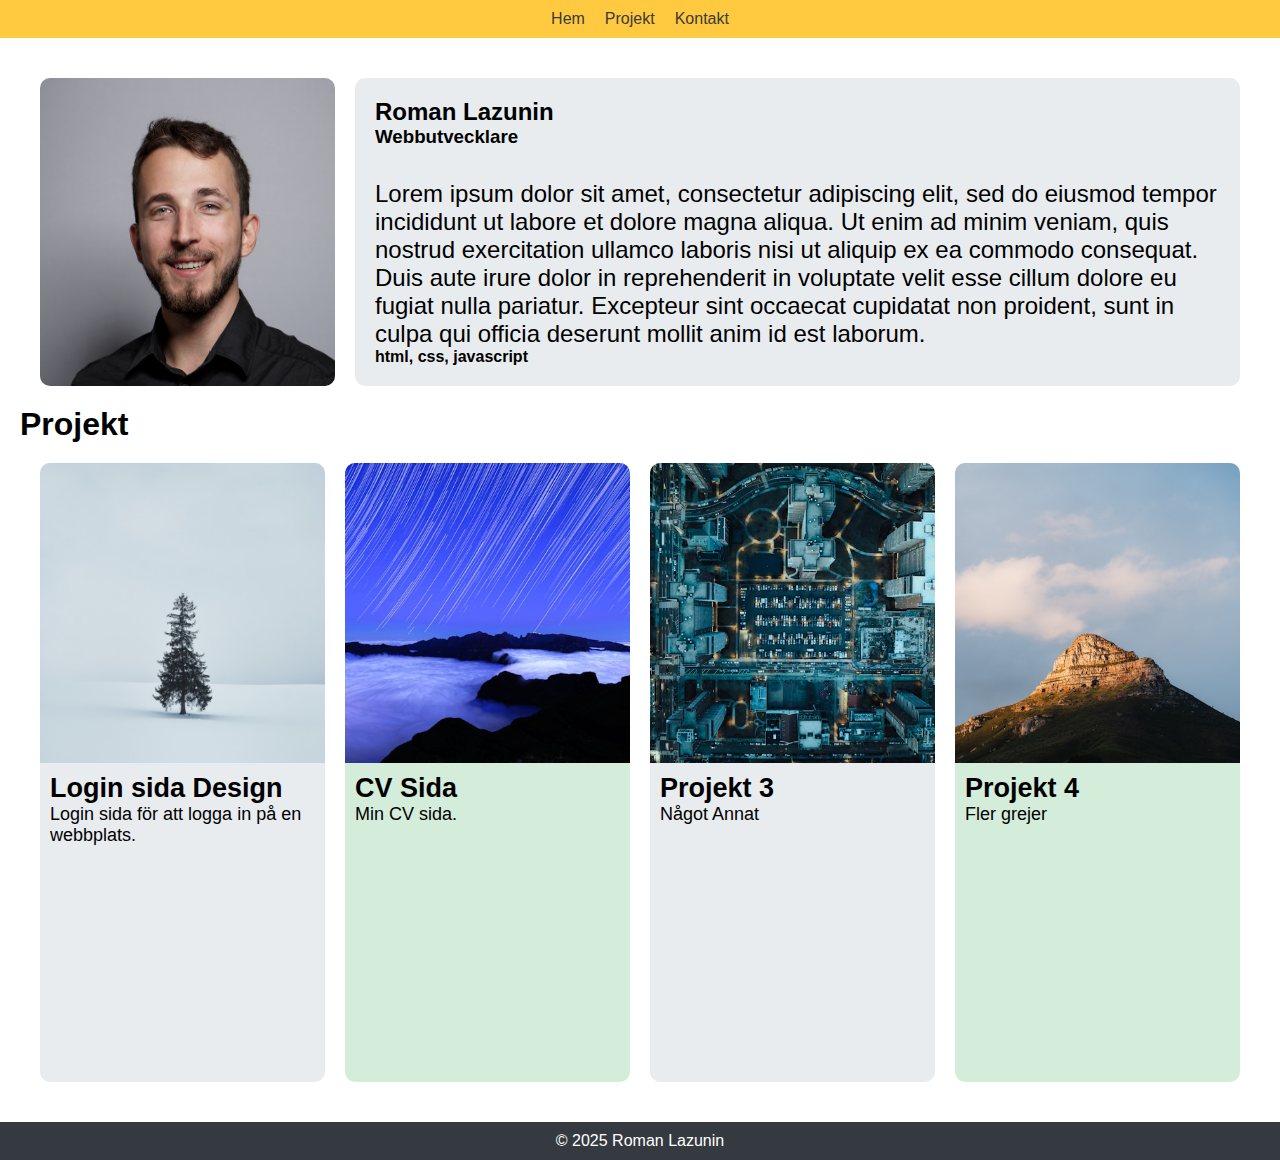
==== index.html @ eaaa5cc7 "Initial commit" ====
<!DOCTYPE html>
<html lang="en">
<head>
    <meta charset="UTF-8">
    <meta name="viewport" content="width=device-width, initial-scale=1.0">
    <title>Roman Lazunin</title>
    <link rel="stylesheet" type="text/css" href="style.css">
</head>
<body>


    <div class="grid-container">
        <!--Header-->
        <header class="header">
            <div class="menu">
                <div class="menu-item" href="index.html">Hem</div>
                <div class="menu-item" href="portfolio.html">Projekt</div>
                <div class="menu-item" href="aboutme.html">Kontakt</div>
            </div>
        </header>
        <!--Content-->
        <main class="content content-grid-container">
            <div class="profile-container">
                <div class="card">
                    <img id="profile-image" src="assets/images/Roman.png" alt="Roman Lazunin Profile Picture">
                </div>
                <div class="card">
                    <div id="bio">
                    <h1>Roman Lazunin</h1>
                    <h3>Webbutvecklare</h3>
                    <p>
                        Lorem ipsum dolor sit amet, consectetur adipiscing elit, sed do eiusmod tempor incididunt ut labore et dolore magna aliqua. Ut enim ad minim veniam, quis nostrud exercitation ullamco laboris nisi ut aliquip ex ea commodo consequat. Duis aute irure dolor in reprehenderit in voluptate velit esse cillum dolore eu fugiat nulla pariatur. Excepteur sint occaecat cupidatat non proident, sunt in culpa qui officia deserunt mollit anim id est laborum.
                    </p>
                    <h4>html, css, javascript</h4>
                </div>
                </div>
            </div>
            <div class="projects-section">
            <h1>Projekt</h1>
            <div class="projects-container" id="projects-container">
                <!-- Projects will be added here -->
            </div>
        </div>
        </main>


        <!--Footer-->
        <footer class="footer">
            <p>&copy 2025 Roman Lazunin </p>
        </footer>
        
    </div>
    
</body>

<script>
    document.addEventListener('DOMContentLoaded', function() {
        fetch('projects.json')
            .then(response => response.json())
            .then(data => {
                const projectsContainer = document.getElementById('projects-container');
                data.forEach(item => {
                    const card = document.createElement('div');
                    card.className = 'card';
                    card.innerHTML = `
                        <img src="assets/images/${item.image}" alt="${item.title}">
                        <div class="card-content">
                            <h2>${item.title}</h2>
                            <p>${item.description}</p>
                        </div>
                    `;
                    projectsContainer.appendChild(card);
                });
            })
            .catch(error => console.error('Error fetching data:', error));
    });
</script>


</html>
---- style.css ----
/* /Base style */

*{
    box-sizing: border-box;
    margin: 0;
    padding: 0;
    font-family: 'Roboto', sans-serif;
}

.grid-container{
    display: grid;
    grid-template-columns: 1fr 1fr;
    grid-template-rows: auto 2fr auto;
    height: 100vh;
    grid-template-areas: 
    "header header" 
    "content content"
    "footer footer";
}

.content-grid-container{
    display: grid;
    grid-template-rows: 1fr 2fr;
}

.profile-container{
    display: grid;
    grid-template-columns: 1fr 3fr;
    padding: 20px;
    gap: 20px;
}

.projects-section {
    display: flex;
    flex-direction: column;
}   

.projects-container{
    display: grid;
    grid-template-columns: 1fr 1fr 1fr 1fr;
    padding: 20px;
    gap: 20px;
    height: 100%;
}

.header{
    grid-area: header;
    background-color: #ffc940;
}

.content{
    grid-area: content;
    padding: 20px;
}


.footer{
    grid-area: footer;
    background-color: #343a40;
    color: white;
    text-align: center;
    padding: 10px;
}

.menu{
    display: flex;
    flex-direction: row;
    justify-content: center;
}

.menu-item:hover{
    background-color: #ffd66e;
    cursor: pointer;
}

.menu-item{
    color: #3b3b3b;
    text-align: center;
    padding: 10px;
    height: 100%;
}

#profile-image{
    height: auto;
    width: auto;
    min-width: 1rem;
    flex-grow: 1;
}



#bio{
    display: grid;
    padding: 20px;
    grid-template-columns: 1fr;
    grid-template-rows: auto auto 1fr auto;
    height: 100%;
}

#bio p{
    margin-top: 2rem;
    font-size: 24px;
}

.card{
    display: flex;
    flex-direction: column;
    background-color: #e9ecef;
    border-radius: 10px;
    -webkit-border-radius: 10px;
    -moz-border-radius: 10px;
    -ms-border-radius: 10px;
    -o-border-radius: 10px;
    overflow: hidden;
}

.projects-container .card:nth-child(2n) {
    background-color: #d4edda; /* Example color for every second card */
}

.projects-container .card img{
    height: 300px;
    width: 100%;
    object-fit: cover;
}

.projects-container .card .card-content{
    padding: 10px;
    font-size: 18px;
    text-align: left;
}

.profile-container .card h1{
    font-size: 24px;
    text-align: left;
}

@media screen and (max-width: 768px) {
    .projects-container {
        grid-template-columns: 1fr;
    }
    .profile-container {
        grid-template-columns: 1fr;
    }
}

@media screen and (max-width: 480px) {
    .projects-container {
        grid-template-columns: 1fr;
    }
}
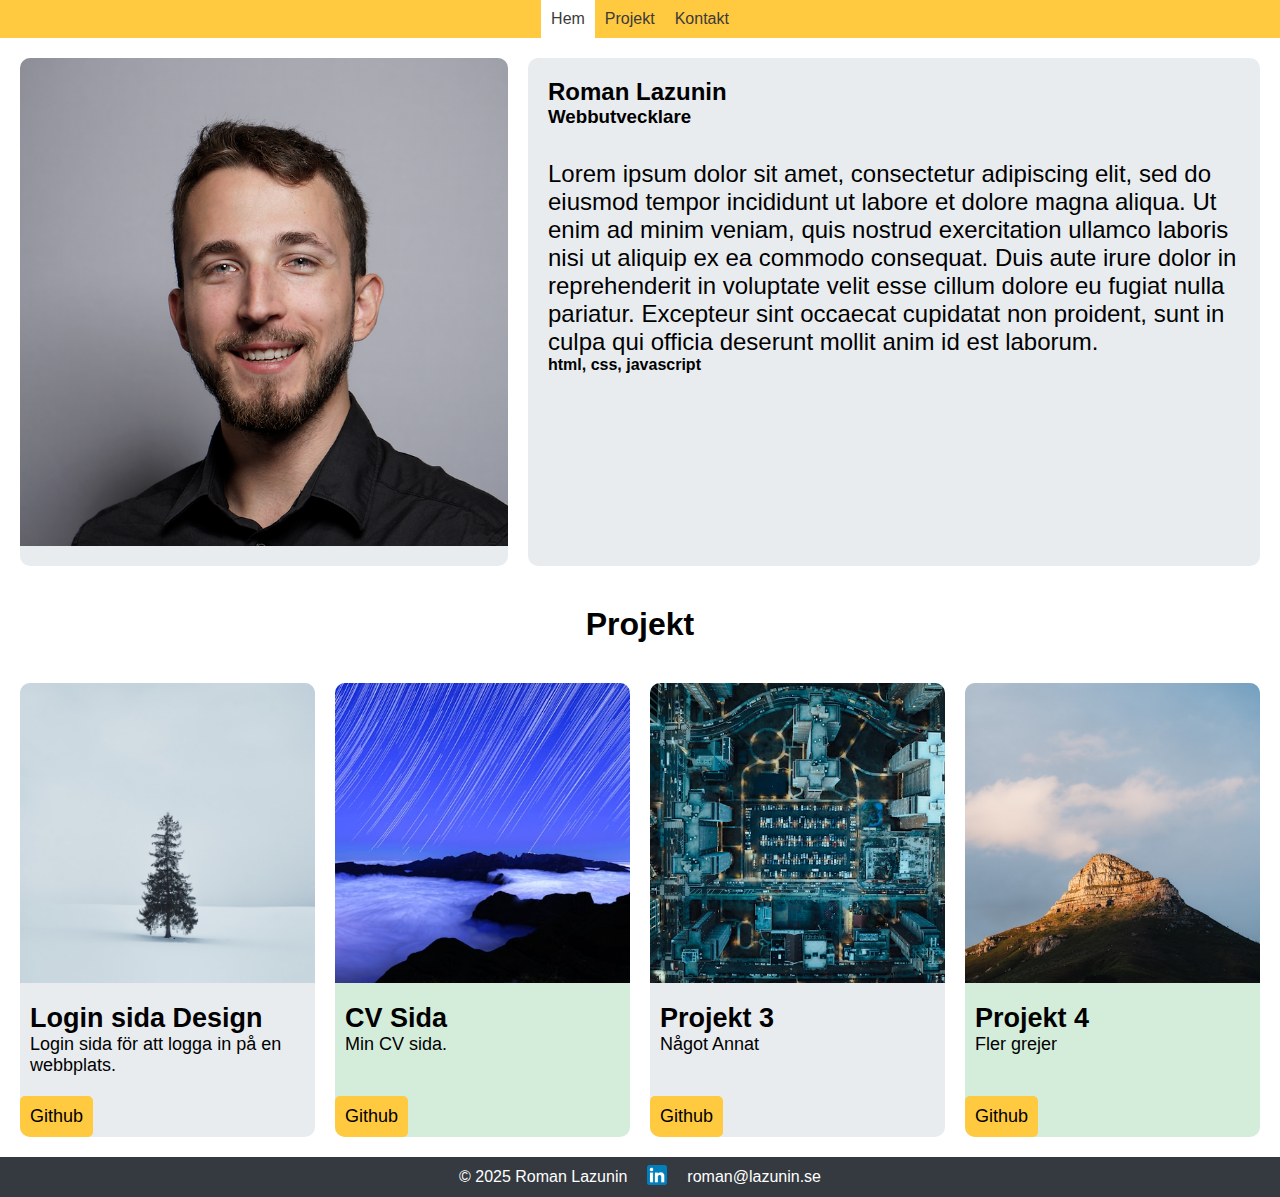
==== commit 4f8393a7: "Update" ====
--- a/index.html
+++ b/index.html
@@ -4,22 +4,20 @@
     <meta charset="UTF-8">
     <meta name="viewport" content="width=device-width, initial-scale=1.0">
     <title>Roman Lazunin</title>
-    <link rel="stylesheet" type="text/css" href="style.css">
+    <link rel="stylesheet" type="text/css" href="assets/style/style.css">
 </head>
 <body>
 
 
-    <div class="grid-container">
         <!--Header-->
         <header class="header">
-            <div class="menu">
-                <div class="menu-item" href="index.html">Hem</div>
-                <div class="menu-item" href="portfolio.html">Projekt</div>
-                <div class="menu-item" href="aboutme.html">Kontakt</div>
-            </div>
+            <nav class="menu">
+                <a class="menu-item current-menu-item" href="index.html">Hem</a>
+                <a class="menu-item" href="portfolio.html">Projekt</a>
+                <a class="menu-item" href="aboutme.html">Kontakt</a>
+            </nav>
         </header>
         <!--Content-->
-        <main class="content content-grid-container">
             <div class="profile-container">
                 <div class="card">
                     <img id="profile-image" src="assets/images/Roman.png" alt="Roman Lazunin Profile Picture">
@@ -41,15 +39,16 @@
                 <!-- Projects will be added here -->
             </div>
         </div>
-        </main>
 
 
         <!--Footer-->
-        <footer class="footer">
+        <footer class="footer">            
             <p>&copy 2025 Roman Lazunin </p>
+            <a href="https://www.linkedin.com/in/roman-lazunin/" target="_blank">
+                <img src="assets/logo/LinkedIn_icon.svg.png" alt="LinkedIn">
+            </a>
+            <a href="mailto:roman@lazunin.se">roman@lazunin.se</a>
         </footer>
-        
-    </div>
     
 </body>
 
@@ -68,6 +67,9 @@
                             <h2>${item.title}</h2>
                             <p>${item.description}</p>
                         </div>
+                            <a href="${item.link}" target="_blank">
+                                <button>Github</button>
+                            </a>
                     `;
                     projectsContainer.appendChild(card);
                 });
--- a/assets/style/style.css
+++ b/assets/style/style.css
@@ -0,0 +1,248 @@
+/* /Base style */
+
+@font-face {
+    font-family: 'Rubik';
+    src: url('/fonts/Rubik/static/Rubik-Regular.ttf') format('truetype');
+    font-weight: normal;
+    font-style: normal;
+}
+
+*{
+    box-sizing: border-box;
+    margin: 0;
+    padding: 0;
+    font-family: 'Rubik', sans-serif;
+}
+
+.profile-container {
+    display: grid;
+    grid-template-columns: 2fr 3fr; 
+    padding: 20px;
+    gap: 20px;
+}
+
+.projects-container{
+    display: grid;
+    grid-template-columns: 1fr 1fr 1fr 1fr;
+    padding: 20px;
+    gap: 20px;
+}
+
+.resume-container {
+    display: flex;
+    flex-direction: column;
+    gap: 20px;
+    padding: 20px;
+    align-items: center;
+}
+
+.resume-container .card {
+    display: grid;
+    grid-template-columns: 3fr 2fr;
+    grid-auto-rows: auto;
+    padding: 20px;
+    border-radius: 10px;
+    background-color: #e9ecef;
+    width: 50%;
+    grid-template-areas: 
+        "company date"
+        "position date"
+        "description description";
+}
+
+.resume-container .card h2 {
+    grid-area: company;
+    font-size: 24px;
+    text-align: left;
+}
+
+.resume-container .card h3 {
+    grid-area: position;
+    font-size: 18px;
+}
+
+.resume-container .card .description {
+    grid-area: description;
+    font-size: 16px;
+}
+
+.resume-container .card span {
+    grid-area: date;
+    font-size: 16px;
+    text-align: right;
+}
+
+
+
+.aboutme-container {
+    display: grid;
+    grid-template-columns: 1fr 1fr 1fr; 
+    padding: 20px;
+    gap: 20px;
+}
+
+.contact-info-container {
+    display: flex;
+    flex-direction: column;
+}
+
+.header{
+    background-color: #ffc940;
+}
+
+.footer{
+    display: flex;
+    justify-content: center;
+    gap: 20px;
+    background-color: #343a40;
+    color: white;
+    text-align: center;
+    align-items: center;
+    padding: 10px;
+    height: 40px;
+}
+
+.footer img{
+    width: 20px;
+    height: 20px;
+}
+
+.footer a{
+    color: white;
+    text-decoration: none;
+}
+
+.menu{
+    display: flex;
+    flex-direction: row;
+    justify-content: center;
+    text-decoration: none;
+}
+
+.menu-item{
+    color: #3b3b3b;
+    text-align: center;
+    padding: 10px;
+    height: 100%;
+    text-decoration: none;
+}
+
+.menu-item:hover{
+    background-color: #ffd66e;
+    cursor: pointer;
+}
+
+.current-menu-item{
+    background-color: #fff;
+}
+
+
+
+#profile-image{
+    width: 100%;
+    height: 100%;
+    object-fit: cover;
+    aspect-ratio: 1 / 1;
+}
+
+#bio{
+    display: grid;
+    padding: 20px;
+    grid-template-columns: 1fr;
+    grid-template-rows: auto auto 1fr auto;
+    height: 100%;
+}
+
+#bio p{
+    margin-top: 2rem;
+    font-size: 24px;
+}
+
+.card{
+    display: grid;
+    background-color: #e9ecef;
+    border-radius: 10px;
+    grid-template-rows: auto 1fr auto;
+    -webkit-border-radius: 10px;
+    -moz-border-radius: 10px;
+    -ms-border-radius: 10px;
+    -o-border-radius: 10px;
+    overflow: hidden;
+    gap: 10px;
+}
+
+.card button{
+    background-color: #ffc940;
+    color: black;
+    border-radius: 5px;
+    border: none;
+    padding: 10px;
+    font-size: 18px;
+    cursor: pointer;
+}
+
+.projects-section h1{
+    text-align: center;
+    padding: 20px;
+}
+
+.projects-container .card:nth-child(2n) {
+    background-color: #d4edda;
+}
+
+
+.projects-container .card img{
+    height: 300px;
+    width: 100%;
+    object-fit: cover;
+}
+
+.projects-container .card .card-content{
+    padding: 10px;
+    font-size: 18px;
+    text-align: left;
+}
+
+.profile-container .card h1{
+    font-size: 24px;
+    text-align: left;
+}
+
+/* New rule for cards in profile-container that should have automatic height */
+.profile-container .card.auto-height {
+    height: auto;
+    align-self: start;
+}
+
+
+
+
+
+@media screen and (max-width: 768px) {
+    .profile-container {
+        grid-template-columns: 1fr;
+    }
+    .projects-container {
+        grid-template-columns: 1fr 1fr;
+    }
+    .profile-container .card .bio p{
+        font-size: 5px;
+    }
+    .aboutme-container {
+        grid-template-columns: 1fr; 
+    }
+    .resume-container .card {
+        width: 100%;
+    }
+}
+
+
+@media screen and (max-width: 480px) {
+    .projects-container {
+        grid-template-columns: 1fr;
+    }
+    .resume-container .card {
+        width: 100%;
+    }
+
+}
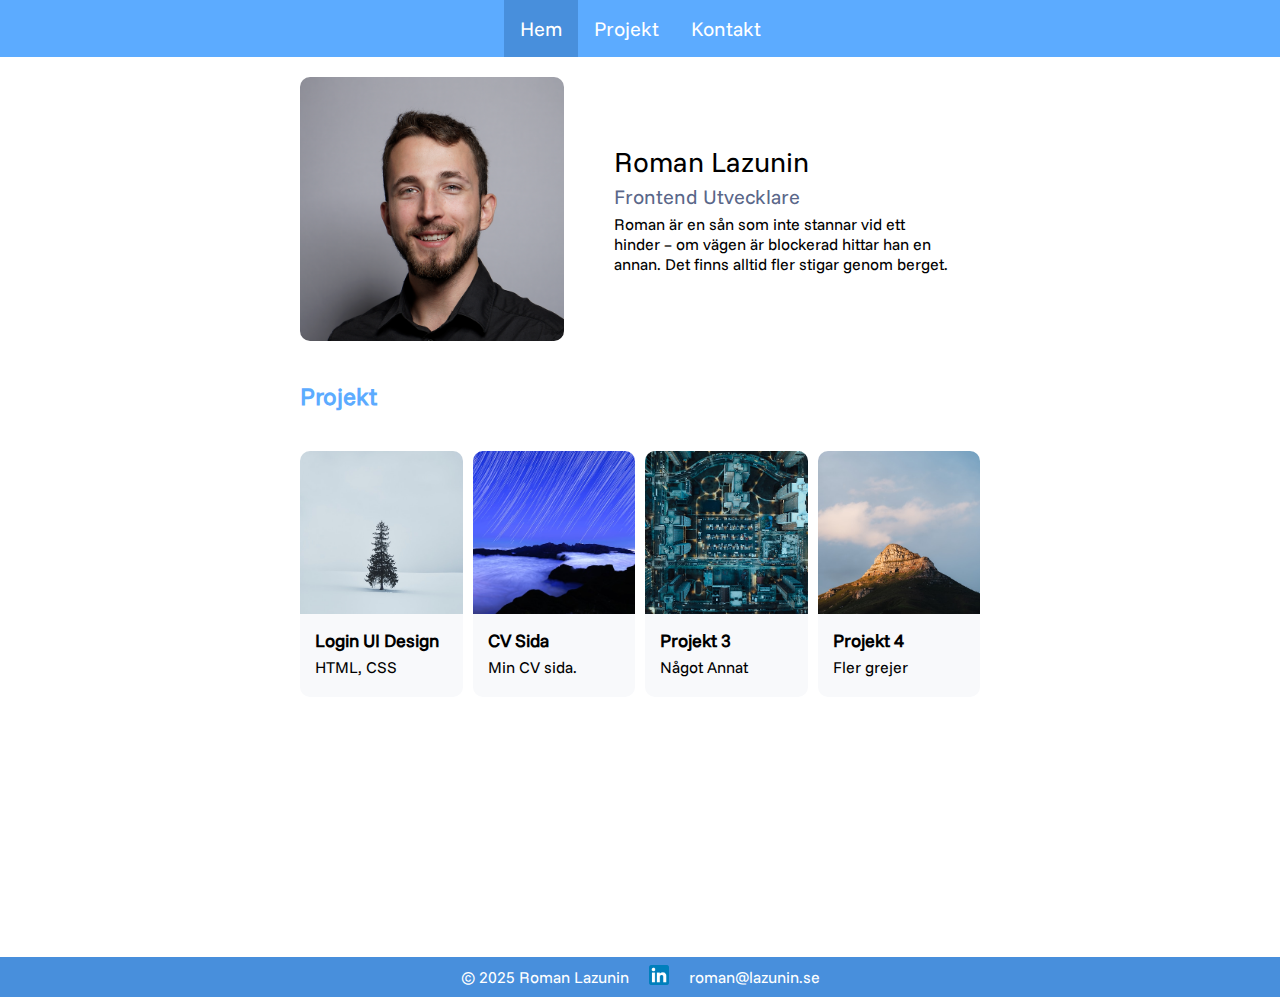
==== commit 113834bd: "Uppdaterat Stil" ====
--- a/index.html
+++ b/index.html
@@ -5,43 +5,35 @@
     <meta name="viewport" content="width=device-width, initial-scale=1.0">
     <title>Roman Lazunin</title>
     <link rel="stylesheet" type="text/css" href="assets/style/style.css">
+    <link rel="stylesheet" type="text/css" href="assets/style/home.css">
 </head>
 <body>
 
-
-        <!--Header-->
         <header class="header">
             <nav class="menu">
                 <a class="menu-item current-menu-item" href="index.html">Hem</a>
                 <a class="menu-item" href="portfolio.html">Projekt</a>
-                <a class="menu-item" href="aboutme.html">Kontakt</a>
+                <a class="menu-item" href="about.html">Kontakt</a>
             </nav>
         </header>
-        <!--Content-->
-            <div class="profile-container">
-                <div class="card">
-                    <img id="profile-image" src="assets/images/Roman.png" alt="Roman Lazunin Profile Picture">
+        <main>
+            <section class="profile-container">
+                    <img id="profile-image" src="assets/images/Roman.png" alt="Porträttbild på Roman Lazunin">
+                <div class="bio-container">
+                    <h1 class="name" >Roman Lazunin</h1>
+                    <h3 class="title">Frontend Utvecklare</h3>
+                    <p>
+                        Roman är en sån som inte stannar vid ett hinder – om vägen är blockerad hittar han en annan. Det finns alltid fler stigar genom berget.
+                    </p>
                 </div>
-                <div class="card">
-                    <div id="bio">
-                    <h1>Roman Lazunin</h1>
-                    <h3>Webbutvecklare</h3>
-                    <p>
-                        Lorem ipsum dolor sit amet, consectetur adipiscing elit, sed do eiusmod tempor incididunt ut labore et dolore magna aliqua. Ut enim ad minim veniam, quis nostrud exercitation ullamco laboris nisi ut aliquip ex ea commodo consequat. Duis aute irure dolor in reprehenderit in voluptate velit esse cillum dolore eu fugiat nulla pariatur. Excepteur sint occaecat cupidatat non proident, sunt in culpa qui officia deserunt mollit anim id est laborum.
-                    </p>
-                    <h4>html, css, javascript</h4>
-                </div>
-                </div>
-            </div>
-            <div class="projects-section">
-            <h1>Projekt</h1>
-            <div class="projects-container" id="projects-container">
-                <!-- Projects will be added here -->
-            </div>
-        </div>
+        </section>
+        
+            <h1 class="title-section">Projekt</h1>
+            <section class="projects-container" id="projects-container">
+                <p>Laddar Projekt...</p>
+            </section>
+    </main>
 
-
-        <!--Footer-->
         <footer class="footer">            
             <p>&copy 2025 Roman Lazunin </p>
             <a href="https://www.linkedin.com/in/roman-lazunin/" target="_blank">
@@ -52,31 +44,6 @@
     
 </body>
 
-<script>
-    document.addEventListener('DOMContentLoaded', function() {
-        fetch('projects.json')
-            .then(response => response.json())
-            .then(data => {
-                const projectsContainer = document.getElementById('projects-container');
-                data.forEach(item => {
-                    const card = document.createElement('div');
-                    card.className = 'card';
-                    card.innerHTML = `
-                        <img src="assets/images/${item.image}" alt="${item.title}">
-                        <div class="card-content">
-                            <h2>${item.title}</h2>
-                            <p>${item.description}</p>
-                        </div>
-                            <a href="${item.link}" target="_blank">
-                                <button>Github</button>
-                            </a>
-                    `;
-                    projectsContainer.appendChild(card);
-                });
-            })
-            .catch(error => console.error('Error fetching data:', error));
-    });
-</script>
-
+<script src="assets/scripts/dynamic-projects.js"></script>
 
 </html>--- a/assets/style/style.css
+++ b/assets/style/style.css
@@ -1,8 +1,8 @@
-/* /Base style */
+@import url('./colors.css');
 
 @font-face {
-    font-family: 'Rubik';
-    src: url('/fonts/Rubik/static/Rubik-Regular.ttf') format('truetype');
+    font-family: 'Funnel-Sans';
+    src: url('../fonts/Funnel_Sans/static/FunnelSans-Regular.ttf') format('truetype');
     font-weight: normal;
     font-style: normal;
 }
@@ -11,91 +11,57 @@
     box-sizing: border-box;
     margin: 0;
     padding: 0;
-    font-family: 'Rubik', sans-serif;
+    font-family: 'Funnel-Sans', sans-serif;
 }
 
-.profile-container {
-    display: grid;
-    grid-template-columns: 2fr 3fr; 
-    padding: 20px;
-    gap: 20px;
-}
-
-.projects-container{
-    display: grid;
-    grid-template-columns: 1fr 1fr 1fr 1fr;
-    padding: 20px;
-    gap: 20px;
-}
-
-.resume-container {
-    display: flex;
-    flex-direction: column;
-    gap: 20px;
-    padding: 20px;
-    align-items: center;
-}
-
-.resume-container .card {
-    display: grid;
-    grid-template-columns: 3fr 2fr;
-    grid-auto-rows: auto;
-    padding: 20px;
-    border-radius: 10px;
-    background-color: #e9ecef;
-    width: 50%;
-    grid-template-areas: 
-        "company date"
-        "position date"
-        "description description";
-}
-
-.resume-container .card h2 {
-    grid-area: company;
+h1 {
     font-size: 24px;
-    text-align: left;
-}
-
-.resume-container .card h3 {
-    grid-area: position;
-    font-size: 18px;
-}
-
-.resume-container .card .description {
-    grid-area: description;
-    font-size: 16px;
-}
-
-.resume-container .card span {
-    grid-area: date;
-    font-size: 16px;
-    text-align: right;
-}
-
-
-
-.aboutme-container {
-    display: grid;
-    grid-template-columns: 1fr 1fr 1fr; 
-    padding: 20px;
-    gap: 20px;
-}
-
-.contact-info-container {
-    display: flex;
-    flex-direction: column;
+    font-weight: regular;
 }
 
 .header{
-    background-color: #ffc940;
+    background-color: var(--color-primary);
+}
+
+.menu{
+    display: flex;
+    flex-direction: row;
+    justify-content: center;
+    text-decoration: none;
+}
+
+.menu-item{
+    color: var(--color-text-light);
+    text-align: center;
+    font-size: 20px;
+    font-weight: lig;
+    padding: 1rem;
+    height: 100%;
+    text-decoration: none;
+}
+
+.menu-item:hover{
+    background-color: var(--color-primary-dark);
+    cursor: pointer;
+    transition: 0.3s ease;
+}
+
+.current-menu-item{
+    background-color: var(--color-primary-dark);
+}
+
+.title-section{
+    color: var(--color-primary);
+    text-align: left;
+    padding: 20px;
 }
 
 .footer{
     display: flex;
     justify-content: center;
     gap: 20px;
-    background-color: #343a40;
-    color: white;
+    background-color: var(--color-primary-dark);
+    color: var(--color-text-light);
     text-align: center;
     align-items: center;
     padding: 10px;
@@ -108,141 +74,43 @@
 }
 
 .footer a{
-    color: white;
+    color: var(--color-text-light);
     text-decoration: none;
 }
 
-.menu{
-    display: flex;
-    flex-direction: row;
-    justify-content: center;
-    text-decoration: none;
+.card-hidden{
+    display: grid;
+    overflow: hidden;
 }
 
-.menu-item{
-    color: #3b3b3b;
-    text-align: center;
-    padding: 10px;
-    height: 100%;
-    text-decoration: none;
+.card{
+    display: grid;
+    background-color: var(--color-bg-secondary);
+    border-radius: 10px;
+    box-shadow: 1px 0px 10px var(--color-shadow);
+    -webkit-border-radius: 10px;
+    -moz-border-radius: 10px;
+    -ms-border-radius: 10px;
+    -o-border-radius: 10px;
+    overflow: hidden;    
 }
 
-.menu-item:hover{
-    background-color: #ffd66e;
-    cursor: pointer;
+@media screen and (min-width: 1000px) {
+    main {
+        height: auto;
+        min-height: 100vh;
+        width: 80vh;
+        margin: 0 auto;
+    }
 }
 
-.current-menu-item{
-    background-color: #fff;
+@media screen and (max-width: 1000px) {
+    main {
+        height: auto;
+        min-height: 100vh;
+        width: auto;
+    }
 }
 
 
 
-#profile-image{
-    width: 100%;
-    height: 100%;
-    object-fit: cover;
-    aspect-ratio: 1 / 1;
-}
-
-#bio{
-    display: grid;
-    padding: 20px;
-    grid-template-columns: 1fr;
-    grid-template-rows: auto auto 1fr auto;
-    height: 100%;
-}
-
-#bio p{
-    margin-top: 2rem;
-    font-size: 24px;
-}
-
-.card{
-    display: grid;
-    background-color: #e9ecef;
-    border-radius: 10px;
-    grid-template-rows: auto 1fr auto;
-    -webkit-border-radius: 10px;
-    -moz-border-radius: 10px;
-    -ms-border-radius: 10px;
-    -o-border-radius: 10px;
-    overflow: hidden;
-    gap: 10px;
-}
-
-.card button{
-    background-color: #ffc940;
-    color: black;
-    border-radius: 5px;
-    border: none;
-    padding: 10px;
-    font-size: 18px;
-    cursor: pointer;
-}
-
-.projects-section h1{
-    text-align: center;
-    padding: 20px;
-}
-
-.projects-container .card:nth-child(2n) {
-    background-color: #d4edda;
-}
-
-
-.projects-container .card img{
-    height: 300px;
-    width: 100%;
-    object-fit: cover;
-}
-
-.projects-container .card .card-content{
-    padding: 10px;
-    font-size: 18px;
-    text-align: left;
-}
-
-.profile-container .card h1{
-    font-size: 24px;
-    text-align: left;
-}
-
-/* New rule for cards in profile-container that should have automatic height */
-.profile-container .card.auto-height {
-    height: auto;
-    align-self: start;
-}
-
-
-
-
-
-@media screen and (max-width: 768px) {
-    .profile-container {
-        grid-template-columns: 1fr;
-    }
-    .projects-container {
-        grid-template-columns: 1fr 1fr;
-    }
-    .profile-container .card .bio p{
-        font-size: 5px;
-    }
-    .aboutme-container {
-        grid-template-columns: 1fr; 
-    }
-    .resume-container .card {
-        width: 100%;
-    }
-}
-
-
-@media screen and (max-width: 480px) {
-    .projects-container {
-        grid-template-columns: 1fr;
-    }
-    .resume-container .card {
-        width: 100%;
-    }
-
-}
--- a/assets/style/home.css
+++ b/assets/style/home.css
@@ -0,0 +1,144 @@
+.profile-container {
+    display: grid;
+    grid-template-columns: 2fr 3fr; 
+    padding: 20px;
+    gap: 20px;
+}
+
+.profile-container img {
+    width: 100%;
+    height: 100%;
+    aspect-ratio: 1 / 1;
+    object-fit: cover;
+    border-radius: 10px;
+}
+
+.bio-container{
+    display: grid;
+    grid-template-rows: auto auto auto;
+    gap: 5px;
+    height: auto;
+    margin: auto;
+    padding: 30px;
+}
+
+.name {
+    font-size: 28px;
+    font-weight: lighter;
+    color: var(--color-text-primary);
+}
+
+.title {
+    font-size: 20px;
+    font-weight: lighter;
+    color: var(--color-text-secondary)
+}
+
+.bio-container p {
+    font-size: 16px;
+    color: var(--color-text-primary);
+}
+
+/* Projects Section */
+
+.card-link {
+    text-decoration: none;
+    color: inherit;
+    display: block;
+    cursor: pointer;
+    transition: transform 1s ease, filter 1s ease;
+}
+
+.card-link:hover {
+    transform: scale(1.02);
+    transition: transform 0.3s ease, filter 0.3s ease;
+}
+
+.projects-container{
+    display: grid;
+    grid-template-columns: 1fr 1fr 1fr 1fr;
+    padding: 20px;
+    gap: 10px;
+}
+
+.projects-container .card{
+    background-color: var(--color-bg-primary);
+    box-shadow: 1px 0px 10px var(--shadow-color);
+    transition: 1s ease;
+}
+
+.projects-container .card:hover{
+    background-color: var(--color-bg-primary);
+    box-shadow: 1px 0px 10px var(--color-shadow-active);
+    transition: 0.3s ease;
+}
+
+
+.projects-container .card:nth-child(2n) {
+    background-color: var(--color-bg-secondary);
+}
+
+.projects-container .card img{
+    width: 100%;
+    height: 100%;
+    aspect-ratio: 1 / 1;
+    object-fit: cover;
+}
+
+.card-link:hover .card img {
+    filter: brightness(1.1);
+    transition: transform 0.3s ease, filter 0.3s ease;
+}
+
+.project-info {
+    display: grid;
+    grid-template-rows: auto auto auto;
+    gap: 5px;
+    padding: 15px;
+    background-color: var(--color-bg-secondary);
+}
+
+.project-info h2 {
+    font-size: 18px;
+    color: var(--color-text-primary);
+}
+
+.project-info p {
+    font-size: 16px;
+    font-weight: lighter;
+    color: var(--color-text-primary);
+}
+
+
+
+
+@media screen and (max-width: 1052px) {
+    .profile-container {
+        grid-template-columns: 1fr;
+    }
+    .projects-container {
+        grid-template-columns: 1fr;
+    }
+    .profile-container .card .bio p{
+        font-size: 5px;
+    }
+}
+
+@media screen and (max-width: 768px) {
+    .profile-container {
+        grid-template-columns: 1fr;
+    }
+    .projects-container {
+        grid-template-columns: 1fr;
+    }
+    .profile-container .card .bio p{
+        font-size: 5px;
+    }
+}
+
+
+@media screen and (max-width: 480px) {
+    .projects-container {
+        grid-template-columns: 1fr;
+    }
+}
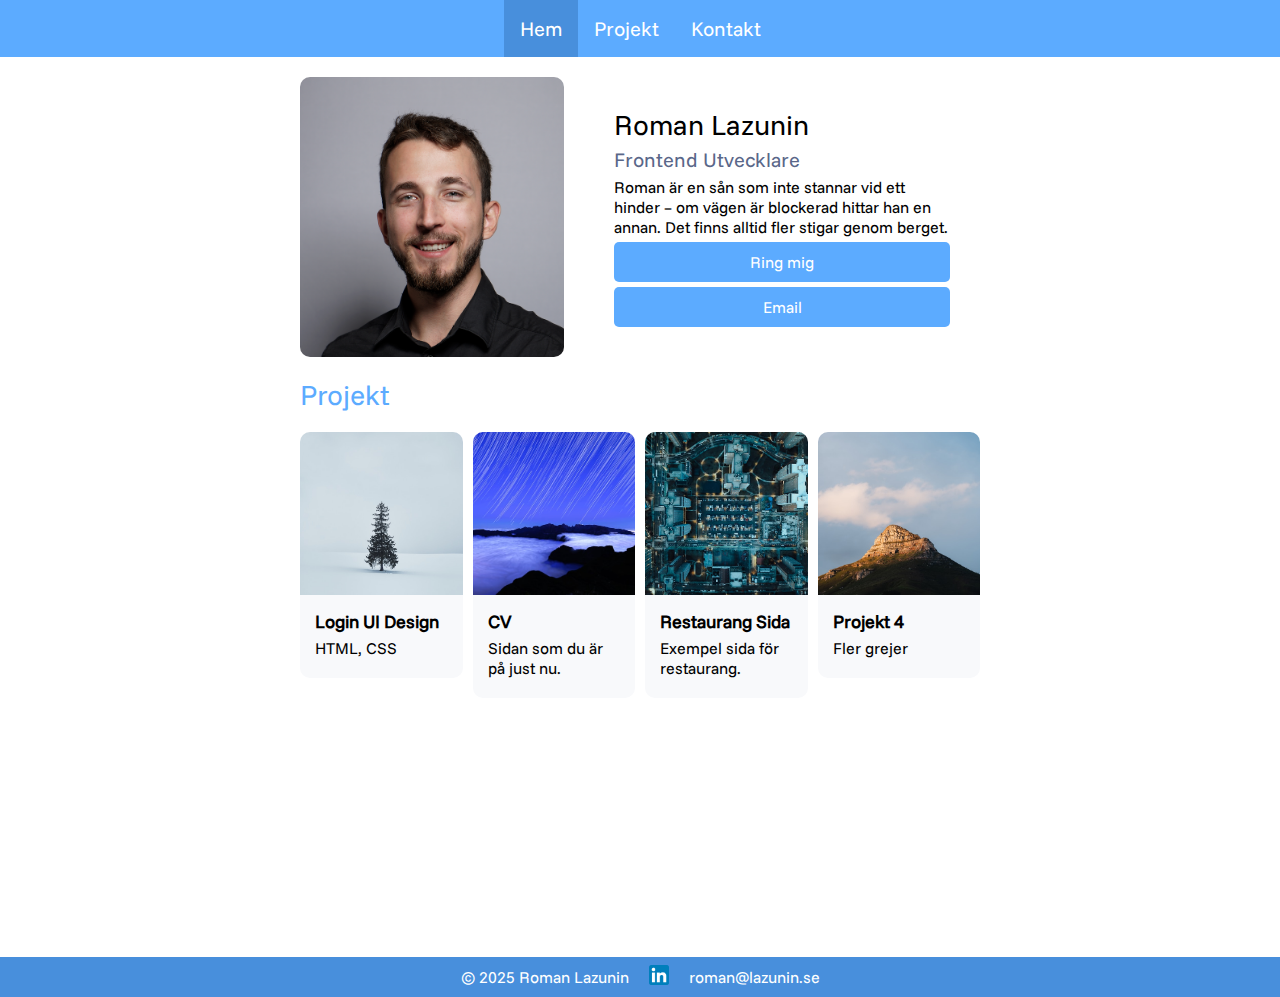
==== commit e27592dd: "added own and not own script" ====
--- a/index.html
+++ b/index.html
@@ -6,6 +6,7 @@
     <title>Roman Lazunin</title>
     <link rel="stylesheet" type="text/css" href="assets/style/style.css">
     <link rel="stylesheet" type="text/css" href="assets/style/home.css">
+    <link rel="stylesheet" type="text/css" href="assets/style/confetti.css">
 </head>
 <body>
 
@@ -25,6 +26,8 @@
                     <p>
                         Roman är en sån som inte stannar vid ett hinder – om vägen är blockerad hittar han en annan. Det finns alltid fler stigar genom berget.
                     </p>
+                    <Button id="phoneButton" onclick="phoneButtonFunction()" class="simpleButton">Ring mig</Button>
+                    <button id="show-again">Email</button>
                 </div>
         </section>
         
@@ -45,5 +48,7 @@
 </body>
 
 <script src="assets/scripts/dynamic-projects.js"></script>
+<script src="assets/scripts/confetti.js"></script>
+<script src="assets/scripts/egen-script.js"></script>
 
 </html>--- a/assets/style/style.css
+++ b/assets/style/style.css
@@ -50,10 +50,34 @@
     background-color: var(--color-primary-dark);
 }
 
+
+button {
+    background-color: var(--color-primary);
+    color: var(--color-text-light);
+    border: none;
+    border-radius: 5px;
+    padding: 10px 20px;
+    font-size: 16px;
+    font-weight: 500;
+    cursor: pointer;
+    transition: 1s ease;
+}
+
+.fade-button {
+    opacity: 1;
+    transition: opacity 0.5s ease;
+}
+
+.fade-button.hidden {
+    opacity: 0;
+}
+
+
 .title-section{
+    font-size: 28px;
+    font-weight: 500;
     color: var(--color-primary);
-    text-align: left;
-    padding: 20px;
+    padding-left: 20px;
 }
 
 .footer{
--- a/assets/style/home.css
+++ b/assets/style/home.css
@@ -112,24 +112,16 @@
 
 
 
-@media screen and (max-width: 1052px) {
-    .profile-container {
-        grid-template-columns: 1fr;
-    }
-    .projects-container {
-        grid-template-columns: 1fr;
-    }
-    .profile-container .card .bio p{
-        font-size: 5px;
-    }
-}
+
+
+
 
 @media screen and (max-width: 768px) {
     .profile-container {
-        grid-template-columns: 1fr;
+        grid-template-columns: 1fr 1fr;
     }
     .projects-container {
-        grid-template-columns: 1fr;
+        grid-template-columns: 1fr 1fr;
     }
     .profile-container .card .bio p{
         font-size: 5px;
